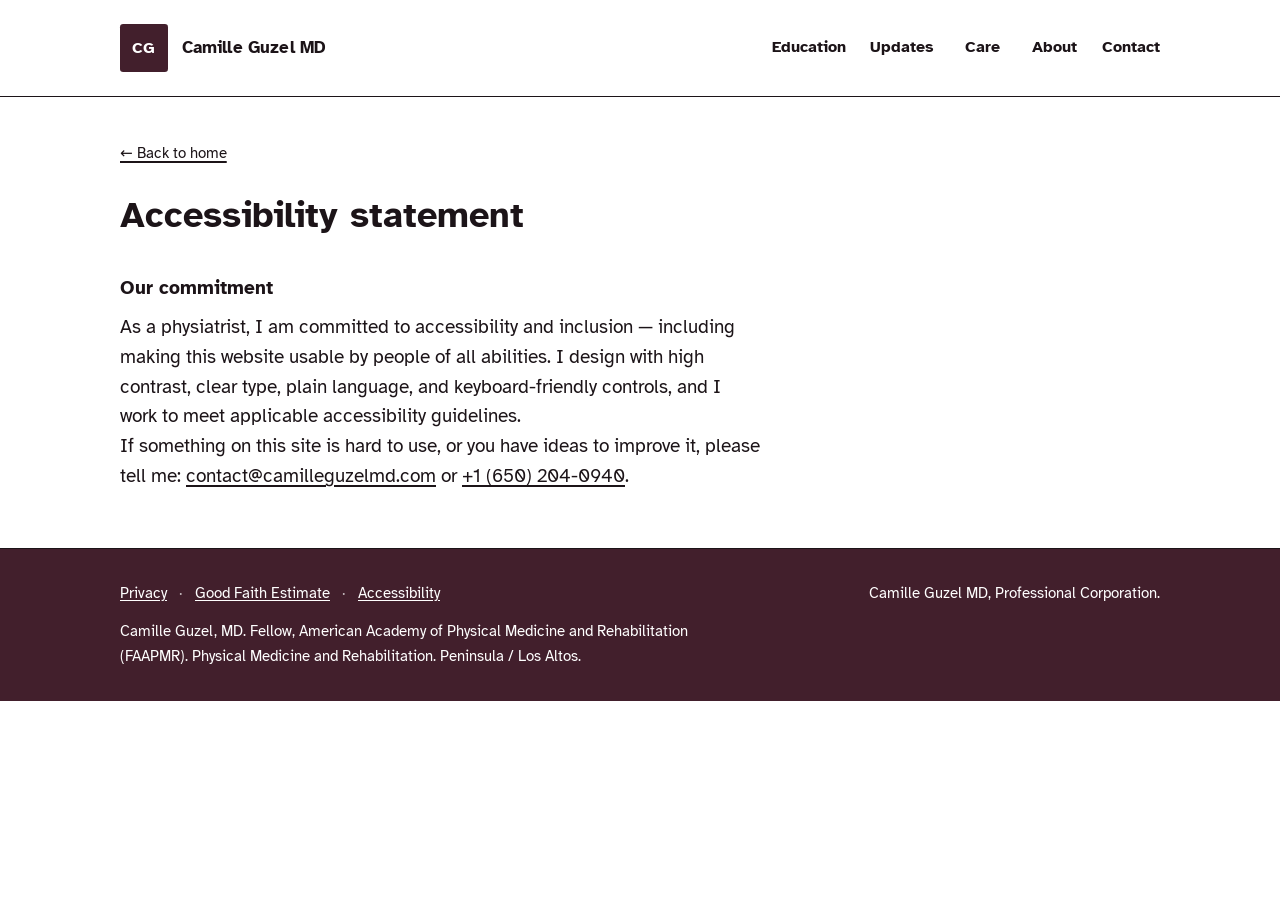
==== accessibility/index.html @ 6a1e562d "Publish accessibility statement" ====
<!DOCTYPE html>
<html lang="en">
<head>
  <meta charset="utf-8">
  <meta name="viewport" content="width=device-width, initial-scale=1">
  <meta name="robots" content="index, follow">
  <link rel="canonical" href="https://www.camilleguzelmd.com/accessibility/">
  <meta name="theme-color" content="#421F2C">
  <meta name="description" content="Accessibility statement for the Camille Guzel MD, Professional Corporation website.">
  <title>Accessibility Statement — Camille Guzel, MD</title>
  <meta property="og:type" content="website">
  <meta property="og:url" content="https://www.camilleguzelmd.com/accessibility/">
  <meta property="og:title" content="Accessibility Statement — Camille Guzel, MD">
  <meta property="og:description" content="Accessibility statement for the Camille Guzel MD, Professional Corporation website.">
  <link rel="stylesheet" href="/styles.css">
</head>
<body id="top">
  <a class="skip" href="#main">Skip to content</a>

  <header class="site-header">
    <div class="wrap">
      <a class="brand" href="/">
        <span class="mark" aria-hidden="true">CG</span>
        <span>Camille Guzel MD</span>
      </a>
      <nav class="nav" aria-label="Primary">
        <ul>
          <li><a href="/#education">Education</a></li>
          <li><a href="/#updates">Updates</a></li>
          <li><a href="/#care">Care</a></li>
          <li><a href="/#about">About</a></li>
          <li><a href="/#contact">Contact</a></li>
        </ul>
      </nav>
    </div>
  </header>

  <main id="main" class="legal-page" tabindex="-1">
    <div class="wrap">
      <a class="legal-back" href="/">← Back to home</a>
      <h1>Accessibility statement</h1>

      <h2>Our commitment</h2>
      <p>As a physiatrist, I am committed to accessibility and inclusion — including making this website usable by people of all abilities. I design with high contrast, clear type, plain language, and keyboard-friendly controls, and I work to meet applicable accessibility guidelines.</p>
      <p>If something on this site is hard to use, or you have ideas to improve it, please tell me: <a href="mailto:contact@camilleguzelmd.com">contact@camilleguzelmd.com</a> or <a href="tel:+16502040940">+1 (650) 204-0940</a>.</p>
    </div>
  </main>

  <footer class="site-footer">
    <div class="wrap">
      <p class="footer-legal">
        <a href="/privacy/">Privacy</a>
        <span class="sep" aria-hidden="true">·</span>
        <a href="/good-faith-estimate/">Good Faith Estimate</a>
        <span class="sep" aria-hidden="true">·</span>
        <a href="/accessibility/">Accessibility</a>
      </p>
      <p>Camille Guzel MD, Professional Corporation.</p>
      <p>Camille Guzel, MD. Fellow, American Academy of Physical Medicine and Rehabilitation (FAAPMR). Physical Medicine and Rehabilitation. Peninsula / Los Altos.</p>
    </div>
  </footer>
</body>
</html>
---- styles.css ----
/* Camille Guzel MD — site v0
   Atkinson Hyperlegible. Two AAA pairs only:
   ink #1C1418 on white; white on warm deep plum #421F2C.
   Premium spacing. AAA pairs only. No grey type. No pale-on-cream. */

@font-face {
  font-family: "Atkinson Hyperlegible";
  src: url("fonts/AtkinsonHyperlegible-Regular.ttf") format("truetype");
  font-weight: 400;
  font-style: normal;
  font-display: swap;
}

@font-face {
  font-family: "Atkinson Hyperlegible";
  src: url("fonts/AtkinsonHyperlegible-Bold.ttf") format("truetype");
  font-weight: 700;
  font-style: normal;
  font-display: swap;
}

:root {
  --ink: #1c1418;
  --plum: #421f2c;
  --white: #ffffff;
  --font: "Atkinson Hyperlegible", system-ui, sans-serif;
  --measure: 38rem;
  --page: 68rem;
  --gap: 1.5rem;
  --tap: 48px;
  --focus: 3px;
  --rule: 1px;
  --radius: 0.2rem;
}

*,
*::before,
*::after {
  box-sizing: border-box;
}

html {
  color-scheme: light;
  -webkit-text-size-adjust: 100%;
  text-size-adjust: 100%;
}

html:focus-within {
  scroll-behavior: smooth;
}

body {
  margin: 0;
  font-family: var(--font);
  font-weight: 400;
  font-size: 1.2rem;
  line-height: 1.65;
  color: var(--ink);
  background: var(--white);
  letter-spacing: 0;
  text-rendering: optimizeLegibility;
  -webkit-font-smoothing: antialiased;
}

img,
svg {
  max-width: 100%;
  display: block;
}

h1,
h2,
h3,
strong {
  font-weight: 700;
  letter-spacing: 0;
}

h1,
h2,
h3,
p,
ul {
  margin: 0;
}

a {
  color: inherit;
  text-decoration-thickness: 2px;
  text-underline-offset: 0.18em;
}

:focus {
  outline: none;
}

:focus-visible {
  outline: var(--focus) solid currentColor;
  outline-offset: 4px;
}

.skip {
  position: absolute;
  left: var(--gap);
  top: var(--gap);
  z-index: 1000;
  background: var(--plum);
  color: var(--white);
  padding: 0.65rem 1rem;
  min-height: var(--tap);
  min-width: var(--tap);
  display: inline-flex;
  align-items: center;
  font-weight: 700;
  transform: translateY(-200%);
}

.skip:focus,
.skip:focus-visible {
  transform: none;
  outline: var(--focus) solid var(--white);
  outline-offset: 4px;
}

.wrap {
  width: min(var(--page), 100%);
  margin-inline: auto;
  padding-inline: var(--gap);
}

.site-header {
  position: sticky;
  top: 0;
  z-index: 20;
  background: var(--white);
  color: var(--ink);
  border-bottom: 2px solid var(--ink);
}

.site-header .wrap {
  display: flex;
  flex-wrap: wrap;
  align-items: center;
  justify-content: space-between;
  gap: 0.35rem 1rem;
  min-height: 4rem;
  padding-block: 0.45rem;
}

.brand {
  display: inline-flex;
  align-items: center;
  gap: 0.75rem;
  text-decoration: none;
  min-height: var(--tap);
  font-weight: 700;
  font-size: 1.05rem;
}

.brand:hover,
.brand:focus-visible {
  text-decoration: underline;
  text-decoration-thickness: 2px;
}

.mark {
  display: inline-flex;
  align-items: center;
  justify-content: center;
  min-width: var(--tap);
  min-height: var(--tap);
  width: 2.75rem;
  height: 2.75rem;
  background: var(--plum);
  color: var(--white);
  font-weight: 700;
  font-size: 1rem;
  line-height: 1;
  flex-shrink: 0;
}

.nav ul {
  list-style: none;
  padding: 0;
  margin: 0;
  display: flex;
  flex-wrap: wrap;
  gap: 0.15rem;
}

.nav a {
  display: inline-flex;
  align-items: center;
  justify-content: center;
  min-height: var(--tap);
  min-width: var(--tap);
  padding: 0.5rem 0.75rem;
  text-decoration: none;
  font-weight: 700;
}

.nav a:hover,
.nav a:focus-visible {
  text-decoration: underline;
  text-decoration-thickness: 2px;
}

.hero {
  background: var(--plum);
  color: var(--white);
  padding-block: 3.25rem 3.75rem;
}

.hero-grid {
  display: grid;
  gap: 2rem;
  align-items: start;
}

@media (min-width: 800px) {
  .hero {
    padding-block: 4.5rem 5rem;
  }

  .hero-grid {
    grid-template-columns: 1fr auto;
    gap: 3rem;
    align-items: start;
  }
}

.name {
  font-size: clamp(2.6rem, 8.5vw, 4.5rem);
  line-height: 1.08;
  margin: 0;
  font-weight: 700;
  max-width: 14ch;
  letter-spacing: -0.02em;
}

.name::after {
  content: "";
  display: block;
  width: 2.5rem;
  height: 2px;
  background: var(--white);
  margin-top: 0.85rem;
}

.motto {
  margin-top: 1.25rem;
  font-size: clamp(1.35rem, 3vw, 1.85rem);
  line-height: 1.25;
  font-weight: 700;
  font-style: italic;
  max-width: 18ch;
  opacity: 0.95;
}

.role {
  margin-top: 0.85rem;
  font-size: clamp(1.05rem, 2vw, 1.25rem);
  line-height: 1.35;
  white-space: nowrap;
}

.intro {
  margin-top: 1.5rem;
  max-width: 28rem;
}

.specs {
  list-style: none;
  padding: 0;
  margin-top: 1.5rem;
  display: flex;
  flex-wrap: wrap;
  align-items: center;
  gap: 0.35rem 0;
  font-weight: 700;
}

.specs li {
  display: inline-flex;
  align-items: center;
}

.specs li:not(:last-child)::after {
  content: "·";
  margin: 0 0.65rem;
  font-weight: 400;
}

.meta {
  margin-top: 1.5rem;
  max-width: 28rem;
}

.hero-actions {
  display: flex;
  flex-wrap: wrap;
  gap: 0.75rem;
  margin-top: 2rem;
}

.cta {
  display: inline-flex;
  align-items: center;
  justify-content: center;
  min-height: var(--tap);
  min-width: var(--tap);
  padding: 0.7rem 1.1rem;
  font-weight: 700;
  text-decoration: none;
  text-align: center;
  line-height: 1.3;
  overflow-wrap: anywhere;
}

.cta:hover,
.cta:focus-visible {
  text-decoration: underline;
  text-decoration-thickness: 2px;
}

.cta-solid {
  background: var(--white);
  color: var(--plum);
}

.cta-solid:focus-visible {
  outline-color: var(--white);
}

.cta-ghost {
  background: transparent;
  color: var(--white);
  border: 2px solid var(--white);
}

.hero-portrait {
  display: block;
  width: min(100%, 16rem);
  max-width: 16rem;
  height: auto;
  aspect-ratio: 3 / 4;
  object-fit: cover;
  object-position: center 18%;
  border-radius: 0.25rem;
  justify-self: start;
  margin-top: 0.25rem;
  /* never stretch */
  flex-shrink: 0;
}

@media (min-width: 800px) {
  .hero-portrait {
    width: 18rem;
    max-width: 18rem;
    height: auto;
    margin-top: 0.35rem;
    justify-self: end;
  }
}

.section {
  position: relative;
  padding-block: 3.5rem;
}

@media (min-width: 800px) {
  .section {
    padding-block: 4.5rem;
  }
}

.section h2 {
  font-size: clamp(2rem, 5vw, 2.75rem);
  line-height: 1.15;
  margin-bottom: 1.75rem;
}

.section h2::after {
  content: "";
  display: block;
  width: 2.5rem;
  height: 2px;
  background: currentColor;
  margin-top: 0.75rem;
}

.care-grid {
  display: grid;
  gap: 1.25rem;
}

/* Mobile: swipe sideways through Care cards; page stays vertical section-to-section */
@media (max-width: 799px) {
  .care-grid {
    display: flex;
    gap: 1rem;
    overflow-x: auto;
    overflow-y: hidden;
    scroll-snap-type: x mandatory;
    scroll-padding-inline: 1.25rem;
    -webkit-overflow-scrolling: touch;
    overscroll-behavior-x: contain;
    padding-bottom: 0.5rem;
    margin-inline: -1.25rem;
    padding-inline: 1.25rem;
  }

  .care-grid > .card {
    flex: 0 0 min(82vw, 22rem);
    scroll-snap-align: start;
    min-height: unset;
  }

  .care-grid::-webkit-scrollbar {
    height: 6px;
  }

  .care-grid::-webkit-scrollbar-thumb {
    background: var(--ink);
    border-radius: 3px;
  }

  .care-swipe-hint {
    display: block;
    font-size: 0.95rem;
    margin: 0 0 0.75rem;
    opacity: 0.85;
  }
}

@media (min-width: 800px) {
  .care-grid {
    grid-template-columns: 1fr 1fr 1fr;
    gap: 1.35rem;
  }

  .care-swipe-hint {
    display: none;
  }
}

@media (max-width: 799px) and (prefers-reduced-motion: reduce) {
  .care-grid {
    display: grid;
    overflow-x: visible;
    scroll-snap-type: none;
    margin-inline: 0;
    padding-inline: 0;
  }

  .care-grid > .card {
    flex: unset;
  }

  .care-swipe-hint {
    display: none;
  }
}

.card {
  border: 2px solid var(--ink);
  padding: 1.35rem 1.25rem 1.5rem;
  min-height: 100%;
}

.card h3 {
  font-size: 1.35rem;
  line-height: 1.25;
  margin-bottom: 0.75rem;
}

.also {
  margin-top: 1.75rem;
  max-width: var(--measure);
}

.also h3 {
  font-size: 1.2rem;
  margin-bottom: 0.5rem;
}

.band {
  background: var(--plum);
  color: var(--white);
  padding-block: 2.75rem;
}

.band p {
  font-size: clamp(1.5rem, 3.5vw, 2.15rem);
  line-height: 1.3;
  font-weight: 700;
  max-width: 22ch;
}

.band p::after {
  content: "";
  display: block;
  width: 2.5rem;
  height: 2px;
  background: var(--white);
  margin-top: 1rem;
}

.about-grid {
  display: grid;
  gap: 1.75rem;
}

@media (min-width: 800px) {
  .about-grid {
    grid-template-columns: auto 1fr;
    gap: 2.5rem;
    align-items: start;
  }
}

.portrait {
  display: block;
  width: 8.5rem;
  height: auto;
  aspect-ratio: 1;
  border-radius: 0.35rem;
  object-fit: cover;
  object-position: center top;
  background: var(--plum);
}

@media (min-width: 800px) {
  .portrait {
    width: 10.5rem;
    height: auto;

  }
}

.about-copy {
  max-width: var(--measure);
  display: grid;
  gap: 1rem;
}

/* Goniometer: WHITE sections only, 14% ink, 90° CCW, not under type. */
.has-mark {
  overflow: hidden;
}

.has-mark::before {
  content: "";
  display: none;
}

@media (min-width: 1100px) {
  .has-mark::before {
    display: block;
    position: absolute;
    right: 0.5rem;
    top: 18%;
    width: 10.5rem;
    height: 18.25rem;
    background: url("goniometer.svg") no-repeat center / contain;
    opacity: 0.14;
    pointer-events: none;
    z-index: 0;
  }

  .has-mark > .wrap {
    position: relative;
    z-index: 1;
  }

  #updates.has-mark > .wrap {
    max-width: 52rem;
    margin-right: auto;
    margin-left: auto;
    padding-right: 12rem;
    width: min(var(--page), 100%);
  }
}

.lede-block {
  max-width: var(--measure);
  display: grid;
  gap: 1rem;
  margin-bottom: 1.75rem;
}

.privacy {
  font-size: 1.05rem;
}

form {
  max-width: 36rem;
}

fieldset {
  border: 0;
  margin: 0 0 1.5rem;
  padding: 0;
}

legend {
  padding: 0;
  margin: 0 0 0.45rem;
  font-weight: 700;
  font-size: 1.15rem;
}

.hint {
  display: block;
  margin: 0 0 0.55rem;
  font-size: 1.05rem;
  font-weight: 400;
}

.choices {
  display: flex;
  flex-direction: column;
}

.choice {
  display: flex;
  align-items: center;
  gap: 0.75rem;
  min-height: var(--tap);
  padding: 0.3rem 0.15rem;
  cursor: pointer;
  font-weight: 400;
}

.choice input {
  width: 1.35rem;
  height: 1.35rem;
  min-width: 1.35rem;
  accent-color: var(--ink);
  margin: 0;
  flex-shrink: 0;
}

.fields {
  display: grid;
  gap: 1.1rem;
  margin: 0 0 1.5rem;
}

@media (min-width: 640px) {
  .fields.two {
    grid-template-columns: 1fr 1fr;
  }
}

.field {
  display: block;
  font-weight: 700;
  font-size: 1.05rem;
}

.field input,
.field textarea {
  display: block;
  margin-top: 0.35rem;
}

.field .opt,
.req {
  font-weight: 400;
}

input[type="text"],
input[type="email"],
input[type="tel"],
textarea {
  width: 100%;
  min-height: var(--tap);
  padding: 0.6rem 0.75rem;
  border: 2px solid var(--ink);
  border-radius: 0;
  background: var(--white);
  color: var(--ink);
  font-family: inherit;
  font-size: 1.15rem;
  line-height: 1.4;
  appearance: none;
}

textarea {
  min-height: 6.5rem;
  resize: vertical;
}

.role-panel {
  display: none;
}

form:has(#role-patient:checked) #patient-fields,
form:has(#role-physician:checked) #referrer-fields,
form:has(#role-pt:checked) #referrer-fields,
form:has(#role-other:checked) #other-fields {
  display: block;
}

.actions {
  display: flex;
  flex-wrap: wrap;
  align-items: center;
  gap: 1rem;
}

button[type="submit"] {
  min-height: var(--tap);
  min-width: var(--tap);
  padding: 0.7rem 1.35rem;
  border: 2px solid var(--ink);
  background: var(--plum);
  color: var(--white);
  font-family: inherit;
  font-size: 1.15rem;
  font-weight: 700;
  cursor: pointer;
}

button[type="submit"]:hover {
  background: var(--ink);
}

button[type="submit"]:focus-visible {
  outline-color: var(--ink);
}

#form-status {
  margin: 0;
  font-weight: 700;
  min-height: 1.5em;
}

.contact {
  background: var(--plum);
  color: var(--white);
}

.contact h2::after {
  background: var(--white);
}

.contact-list {
  list-style: none;
  padding: 0;
  display: grid;
  gap: 0.5rem;
  max-width: 36rem;
}

.contact-list a,
.contact-list .web {
  display: inline-flex;
  align-items: center;
  min-height: var(--tap);
  min-width: var(--tap);
  padding-block: 0.35rem;
  font-weight: 700;
  overflow-wrap: anywhere;
}

.place {
  margin-top: 1.5rem;
  display: grid;
  gap: 0.5rem;
  max-width: var(--measure);
}

.site-footer {
  background: var(--plum);
  color: var(--white);
  padding-block: 1.5rem 1.75rem;
  font-size: 1rem;
}

.site-footer .wrap {
  display: flex;
  flex-wrap: wrap;
  gap: 0.35rem 1.5rem;
  justify-content: space-between;
  align-items: baseline;
}

.site-footer p {
  max-width: 36rem;
}

@media (max-width: 479px) {
  .hero-actions {
    flex-direction: column;
  }

  .cta {
    width: 100%;
  }
}

@media (prefers-reduced-motion: reduce) {
  html,
  html:focus-within {
    scroll-behavior: auto;
  }

  *,
  *::before,
  *::after {
    animation-duration: 0.01ms !important;
    animation-iteration-count: 1 !important;
    transition-duration: 0.01ms !important;
    scroll-behavior: auto !important;
  }

  .skip {
    transition: none;
  }
}

.conditions {
  margin-top: 2.5rem;
  max-width: var(--measure);
}

.conditions .hint {
  margin: 0.5rem 0 1rem;
  font-size: 1.05rem;
}

.condition-list {
  list-style: disc;
  padding-left: 1.25rem;
  margin: 0;
  columns: 1;
  gap: 1.5rem;
}

.condition-list li {
  margin: 0.35rem 0;
  break-inside: avoid;
}

@media (min-width: 700px) {
  .condition-list {
    columns: 2;
  }
}

/* Compact interest block — high on page, Letsinger-scale */
.section.interest.compact {
  padding-block: 2rem 2.25rem;
  background: var(--white);
  border-block: 2px solid var(--ink);
}

.section.interest.compact h2 {
  font-size: clamp(1.5rem, 3.5vw, 1.85rem);
  margin-bottom: 0.65rem;
}

.interest-wrap {
  max-width: 40rem;
}

.interest-lede {
  margin: 0 0 0.35rem;
  font-size: 1.05rem;
  line-height: 1.45;
}

.interest-note {
  margin: 0 0 1.1rem;
  font-size: 0.95rem;
  line-height: 1.4;
}

.interest-form .interest-row {
  display: grid;
  gap: 0.75rem;
  margin-bottom: 0.75rem;
}

@media (min-width: 640px) {
  .interest-form .interest-row {
    grid-template-columns: 1fr 1fr;
  }
}

.interest-form select {
  font: inherit;
  width: 100%;
  min-height: var(--tap);
  padding: 0.5rem 0.65rem;
  border: 2px solid var(--ink);
  border-radius: 0.25rem;
  background: var(--white);
  color: var(--ink);
}

.interest-form select:focus-visible,
.interest-form input:focus-visible {
  outline: var(--focus) solid currentColor;
  outline-offset: 4px;
}

.interest-want {
  margin: 0 0 0.85rem;
  padding: 0;
  border: 0;
}

.interest-want legend {
  padding: 0;
  margin-bottom: 0.4rem;
  font-weight: 700;
}

.choices.inline {
  display: flex;
  flex-wrap: wrap;
  gap: 0.5rem 1.25rem;
}

.interest-actions {
  margin-top: 0.25rem;
}

.interest-actions button {
  min-height: var(--tap);
}

/* ——— Premium polish (still AAA ink/plum/white) ——— */
.wrap {
  width: min(100% - 2.5rem, var(--page));
  margin-inline: auto;
}

@media (min-width: 800px) {
  .wrap {
    width: min(100% - 4rem, var(--page));
  }
}

.site-header {
  padding-block: 1rem;
  border-bottom: var(--rule) solid var(--ink);
}

.site-header .wrap {
  gap: 1.5rem;
}

.brand {
  gap: 0.85rem;
  font-size: 1.05rem;
  letter-spacing: 0.01em;
}

.mark {
  border-radius: var(--radius);
}

.nav ul {
  gap: 0.35rem 1.5rem;
}

.nav a {
  font-size: 1rem;
  text-decoration: none;
  padding: 0.45rem 0;
  border-bottom: var(--rule) solid transparent;
}

.nav a:hover,
.nav a:focus-visible {
  border-bottom-color: currentColor;
  text-decoration: none;
}

.hero {
  padding-block: 3.75rem 4rem;
}

@media (min-width: 800px) {
  .hero {
    padding-block: 5.5rem 5.75rem;
  }

  .hero-grid {
    gap: 4rem;
    align-items: center;
  }
}

.name {
  font-size: clamp(2.75rem, 7vw, 4.75rem);
  line-height: 1.05;
  letter-spacing: -0.025em;
  max-width: 12ch;
}

.name::after {
  width: 3rem;
  height: 1px;
  margin-top: 1.15rem;
  background: var(--ink);
}

.motto {
  font-size: clamp(1.35rem, 2.5vw, 1.75rem);
  font-style: italic;
  font-weight: 400;
  margin: 1.25rem 0 1rem;
  letter-spacing: 0.01em;
}

.role {
  font-size: 1.05rem;
  margin-bottom: 1.25rem;
}

.intro {
  max-width: 34rem;
  margin-bottom: 1.5rem;
}

.specs {
  gap: 0.5rem 1.75rem;
  margin-bottom: 1.75rem;
  font-size: 1.05rem;
}

.meta {
  max-width: 34rem;
  margin-bottom: 1.75rem;
  font-size: 1.05rem;
}

.hero-actions {
  gap: 0.75rem;
}

.cta {
  border-radius: var(--radius);
  padding: 0.85rem 1.35rem;
  font-size: 1.05rem;
  letter-spacing: 0.01em;
}

.cta-solid {
  border: var(--rule) solid var(--plum);
}

.cta-ghost {
  border: var(--rule) solid var(--ink);
  background: transparent;
}

.cta-ghost:hover,
.cta-ghost:focus-visible {
  background: var(--ink);
  color: var(--white);
}

.hero-portrait {
  width: min(100%, 17rem);
  max-width: 17rem;
  border-radius: var(--radius);
  box-shadow: 0 12px 40px rgba(28, 20, 24, 0.12);
}

@media (min-width: 800px) {
  .hero-portrait {
    width: 20rem;
    max-width: 20rem;
  }
}

.section {
  padding-block: 4rem;
}

@media (min-width: 800px) {
  .section {
    padding-block: 5.25rem;
  }
}

.section h2 {
  font-size: clamp(1.85rem, 4vw, 2.5rem);
  letter-spacing: -0.02em;
  margin-bottom: 2rem;
}

.section h2::after {
  content: "";
  display: block;
  width: 2.5rem;
  height: 1px;
  background: currentColor;
  margin-top: 0.85rem;
}

.care-grid {
  gap: 1.5rem;
}

.card {
  padding: 1.75rem 1.5rem;
  border: var(--rule) solid var(--ink);
  border-radius: var(--radius);
  background: var(--white);
}

.card h3 {
  font-size: 1.25rem;
  margin-bottom: 0.75rem;
  letter-spacing: -0.01em;
}

.also,
.conditions {
  margin-top: 3rem;
}

.band {
  padding-block: 2.75rem;
}

.band p {
  font-size: clamp(1.35rem, 3vw, 1.85rem);
  line-height: 1.35;
  max-width: 28rem;
  letter-spacing: -0.01em;
}

.portrait {
  border-radius: var(--radius);
  box-shadow: 0 8px 28px rgba(28, 20, 24, 0.1);
}

.about-copy {
  gap: 1.15rem;
}

.about-copy p {
  max-width: 36rem;
}

/* Compact interest — quieter frame, more air */
.section.interest.compact {
  padding-block: 2.75rem 3rem;
  border-block: var(--rule) solid var(--ink);
  background: var(--white);
}

.section.interest.compact h2 {
  font-size: clamp(1.45rem, 3vw, 1.75rem);
  margin-bottom: 0.85rem;
}

.interest-wrap {
  max-width: 38rem;
}

.interest-lede {
  font-size: 1.1rem;
  margin-bottom: 0.5rem;
}

.interest-note {
  font-size: 0.98rem;
  opacity: 1;
  margin-bottom: 1.35rem;
}

.interest-form .field input,
.interest-form select {
  border: var(--rule) solid var(--ink);
  border-radius: var(--radius);
  padding: 0.7rem 0.85rem;
  min-height: var(--tap);
}

.interest-form .field {
  font-size: 0.98rem;
}

.interest-actions button {
  border-radius: var(--radius);
  padding: 0.85rem 1.5rem;
  border: var(--rule) solid var(--plum);
  letter-spacing: 0.01em;
}

.contact-list {
  gap: 0.85rem;
  font-size: 1.2rem;
}

.site-footer {
  padding-block: 2rem;
  border-top: var(--rule) solid var(--ink);
  font-size: 0.95rem;
}

/* Education & training */
.education .edu-list {
  margin: 0;
  max-width: 40rem;
  display: grid;
  gap: 1.5rem;
}

.edu-item {
  padding-bottom: 1.35rem;
  border-bottom: var(--rule, 1px) solid var(--ink);
}

.edu-item:last-child {
  border-bottom: 0;
  padding-bottom: 0;
}

.edu-item dt {
  font-weight: 700;
  font-size: 0.95rem;
  letter-spacing: 0.04em;
  text-transform: uppercase;
  margin: 0 0 0.4rem;
}

.edu-item dd {
  margin: 0;
  font-size: 1.1rem;
  line-height: 1.5;
  max-width: 36rem;
}

.edu-item dd + dd {
  margin-top: 0.35rem;
}


.interest-role {
  margin: 0 0 0.85rem;
  padding: 0;
  border: 0;
}

.interest-role legend {
  padding: 0;
  margin-bottom: 0.4rem;
  font-weight: 700;
}


/* Procedures + conditions: mobile horizontal swipe (desktop stays grid/list) */
.procedure-grid {
  display: grid;
  gap: 1.25rem;
  margin-top: 0.75rem;
}

.procedure-card h4 {
  font-size: 1.15rem;
  line-height: 1.25;
  margin-bottom: 0.65rem;
}

@media (max-width: 799px) {
  .procedure-grid {
    display: flex;
    gap: 1rem;
    overflow-x: auto;
    overflow-y: hidden;
    scroll-snap-type: x mandatory;
    scroll-padding-inline: 1.25rem;
    -webkit-overflow-scrolling: touch;
    overscroll-behavior-x: contain;
    padding-bottom: 0.5rem;
    margin-inline: -1.25rem;
    padding-inline: 1.25rem;
  }

  .procedure-grid > .card {
    flex: 0 0 min(82vw, 22rem);
    scroll-snap-align: start;
    min-height: unset;
  }

}

@media (min-width: 800px) {
  .procedure-grid {
    grid-template-columns: 1fr 1fr 1fr;
    gap: 1.35rem;
  }
}

@media (max-width: 799px) and (prefers-reduced-motion: reduce) {
  .procedure-grid {
    display: grid;
    overflow-x: visible;
    scroll-snap-type: none;
    margin-inline: 0;
    padding-inline: 0;
  }

  .procedure-grid > .card {
    flex: unset;
  }
}


/* ——— Waitlist locked until Oct 1 ——— */
.interest-form-lock {
  position: relative;
  margin-top: 0.5rem;
  border-radius: var(--radius);
  overflow: hidden;
}

.interest-form.is-blurred {
  filter: blur(3.5px);
  opacity: 0.55;
  pointer-events: none;
  user-select: none;
}

.interest-form-banner {
  position: absolute;
  inset: 0;
  z-index: 2;
  display: grid;
  place-items: center;
  padding: 1.5rem;
  text-align: center;
  background: color-mix(in srgb, var(--plum) 72%, transparent);
  color: var(--white);
  pointer-events: none;
}

.interest-form-banner p {
  max-width: 22rem;
  margin: 0;
  font-size: 1.15rem;
  line-height: 1.45;
  font-weight: 400;
  text-wrap: balance;
}

.interest-form-banner strong {
  display: block;
  font-size: 1.25rem;
  margin-bottom: 0.35rem;
}

@supports not (background: color-mix(in srgb, black 50%, white)) {
  .interest-form-banner {
    background: rgba(66, 31, 44, 0.88);
  }
}

.cta-note, .contact-note {
  font-weight: 400;
  font-size: 0.85em;
  opacity: 0.85;
}

/* Legal stub pages (/privacy, /good-faith-estimate) */
.legal-page {
  padding-block: 2.5rem 3.5rem;
}

.legal-page .legal-back {
  display: inline-block;
  margin-bottom: 1.25rem;
  font-size: 0.95rem;
}

.legal-page h1 {
  font-size: clamp(1.75rem, 4vw, 2.25rem);
  margin: 0 0 0.75rem;
  max-width: 40rem;
}

.legal-page .legal-meta {
  margin: 0 0 1.75rem;
  max-width: 40rem;
  color: var(--ink);
}

.legal-page .legal-meta a {
  color: inherit;
  text-decoration: underline;
  text-underline-offset: 0.15em;
}

.legal-page h2 {
  font-size: 1.2rem;
  margin: 1.75rem 0 0.5rem;
  max-width: 40rem;
}

.legal-page p,
.legal-page li {
  max-width: 40rem;
  line-height: 1.55;
}

.legal-page ul {
  margin: 0.35rem 0 0;
  padding-left: 1.25rem;
  max-width: 40rem;
}

.legal-page li + li {
  margin-top: 0.35rem;
}

.site-footer a {
  color: inherit;
  text-decoration: underline;
  text-underline-offset: 0.15em;
}

.site-footer .footer-legal {
  display: flex;
  flex-wrap: wrap;
  gap: 0.35rem 0.75rem;
  align-items: baseline;
  width: 100%;
  margin: 0 0 0.5rem;
}

.site-footer .footer-legal .sep {
  opacity: 0.7;
}
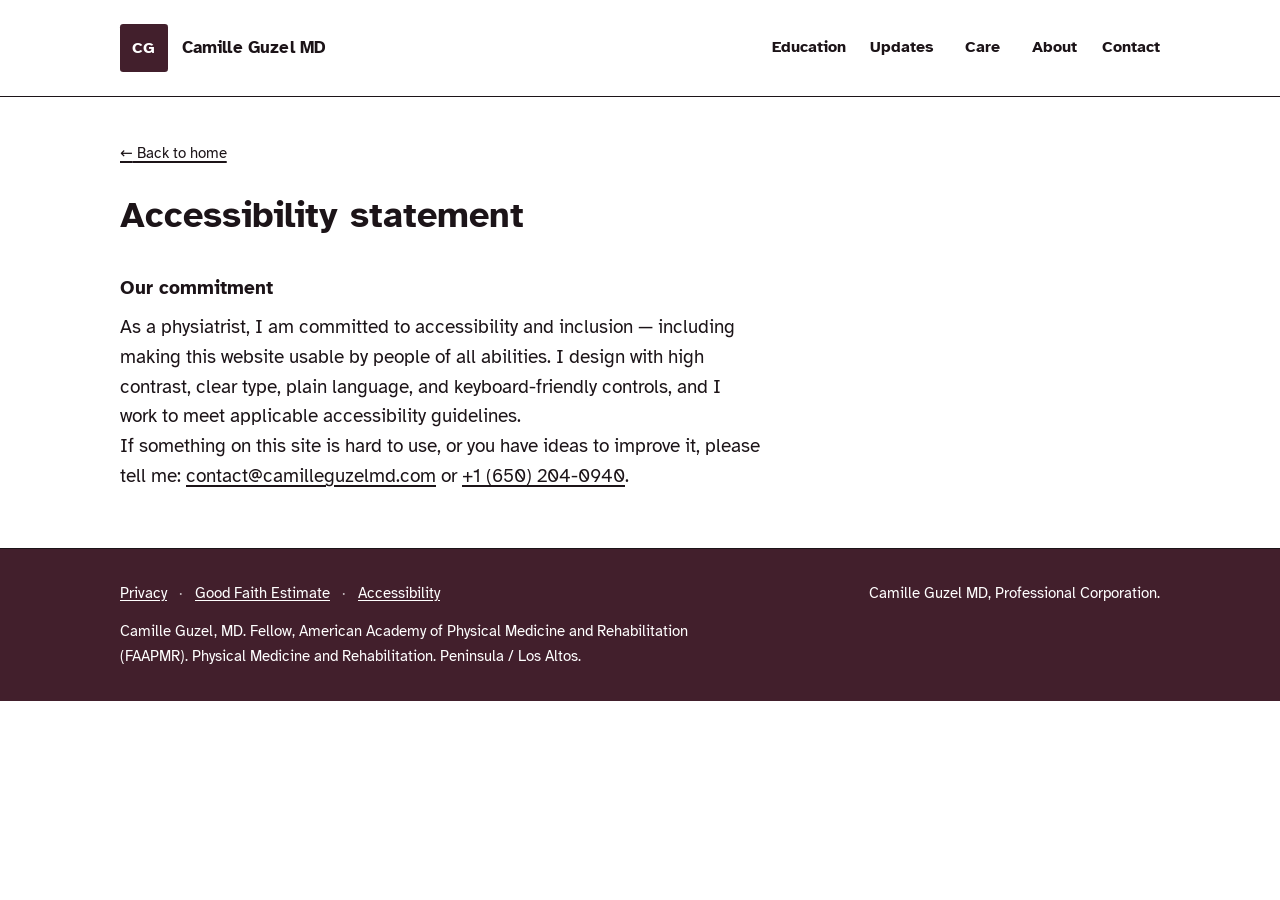
==== commit 297b3cce: "Accessibility fixes: mobile reflow, focusable scrollers, focus ring, header offset, SR labels" ====
--- a/accessibility/index.html
+++ b/accessibility/index.html
@@ -37,7 +37,7 @@
 
   <main id="main" class="legal-page" tabindex="-1">
     <div class="wrap">
-      <a class="legal-back" href="/">← Back to home</a>
+      <a class="legal-back" href="/"><span aria-hidden="true">←</span> Back to home</a>
       <h1>Accessibility statement</h1>
 
       <h2>Our commitment</h2>
--- a/styles.css
+++ b/styles.css
@@ -261,7 +261,12 @@
   margin-top: 0.85rem;
   font-size: clamp(1.05rem, 2vw, 1.25rem);
   line-height: 1.35;
-  white-space: nowrap;
+}
+
+@media (min-width: 800px) {
+  .role {
+    white-space: nowrap;
+  }
 }
 
 .intro {
@@ -287,6 +292,7 @@
 
 .specs li:not(:last-child)::after {
   content: "·";
+  content: "·" / "";
   margin: 0 0.65rem;
   font-weight: 400;
 }
@@ -1441,3 +1447,39 @@
 .site-footer .footer-legal .sep {
   opacity: 0.7;
 }
+
+/* Accessibility fixes (Oct 2026) */
+.visually-hidden {
+  position: absolute !important;
+  width: 1px;
+  height: 1px;
+  padding: 0;
+  margin: -1px;
+  overflow: hidden;
+  clip: rect(0, 0, 0, 0);
+  white-space: nowrap;
+  border: 0;
+}
+
+.care-grid:focus-visible,
+.procedure-grid:focus-visible {
+  outline: var(--focus) solid var(--ink);
+  outline-offset: -3px;
+}
+
+.interest .cta-solid:focus-visible {
+  outline-color: var(--plum);
+}
+
+/* Header: static on small screens (it wraps to two rows); sticky with offset from 800px */
+@media (max-width: 799px) {
+  .site-header {
+    position: static;
+  }
+}
+
+@media (min-width: 800px) {
+  html {
+    scroll-padding-top: 8rem;
+  }
+}
